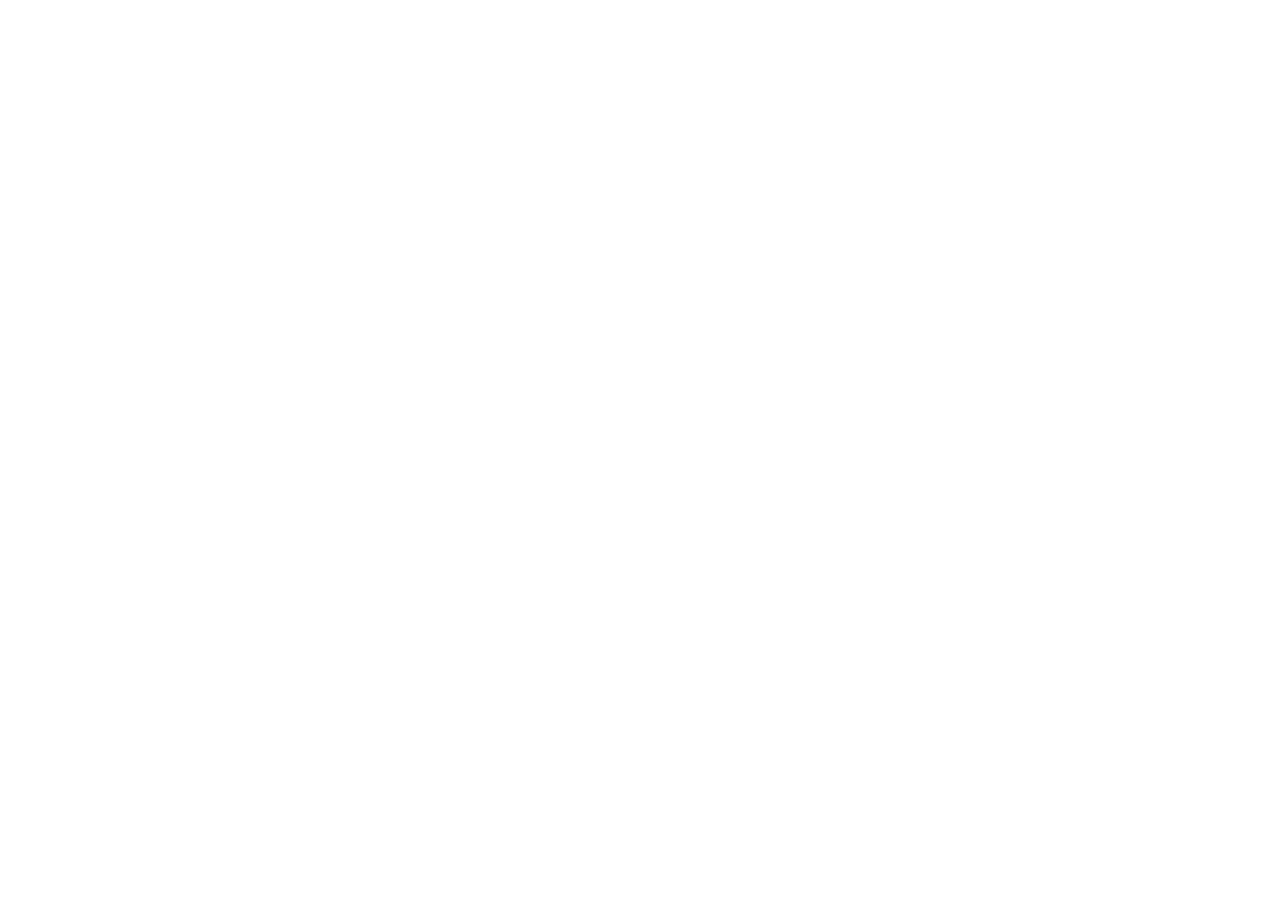
==== index.html @ 61c2ba29 "[INIT] Inicio de la prueba tecnica" ====
<!DOCTYPE html>
<html lang="en">

<head>
    <meta charset="UTF-8">
    <meta name="viewport" content="width=device-width, initial-scale=1.0">
    <title>Sufi</title>
    <link rel="stylesheet" href="style.css">
</head>

<body>


    <script src="script.js"></script>
</body>

</html>
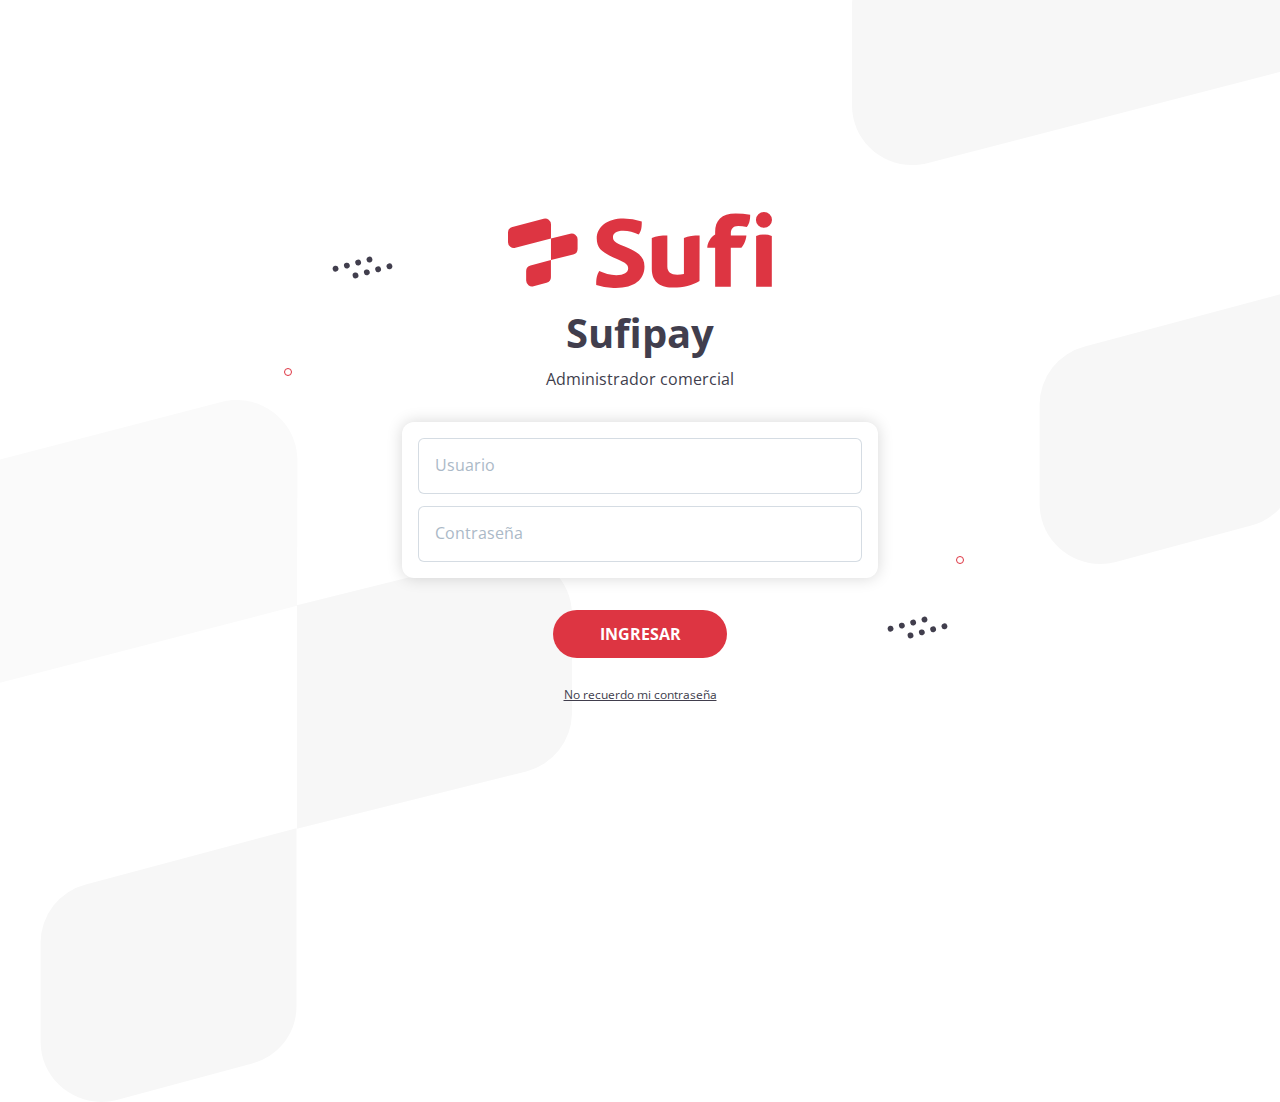
==== commit ab2e2f2f: "[FIX] Github pages" ====
--- a/index.html
+++ b/index.html
@@ -5,11 +5,42 @@
     <meta charset="UTF-8">
     <meta name="viewport" content="width=device-width, initial-scale=1.0">
     <title>Sufi</title>
+    <link rel="shortcut icon" href="./assets/login/Grupo 258.svg" type="image/x-icon">
     <link rel="stylesheet" href="style.css">
 </head>
 
 <body>
 
+    <div class="wrapper">
+        <img class="login-logo" src="./assets/login/Grupo 258.svg" alt="Logo de Sufi">
+        <h1>Sufipay</h1>
+        <h3>Administrador comercial</h3>
+        <form>
+
+            <div class="input-container">
+                <div class="input-box">
+                    <input class="input-user" type="text" placeholder="Usuario" required>
+                </div>
+
+                <div class="input-box">
+                    <input type="password" placeholder="Contraseña" required>
+                </div>
+            </div>
+
+            <input class="input-btn" type="submit" value="INGRESAR">
+
+            <div>
+                <a class="login-forgot-btn" ref="#">No recuerdo mi contraseña</a>
+            </div>
+        </form>
+
+        <img class="login-bg-1" src="./assets/login/Grupo 32966.svg" alt="Imagen de fondo">
+        <img class="login-bg-2"src="./assets/login/Grupo 32967.svg" alt="Imagen de fondo">
+        <img class="login-dots-1" src="./assets/login/Grupo 36075.svg" alt="Imagen de fondo">
+        <img class="login-dots-2" src="./assets/login/Grupo 36052.svg" alt="Imagen de fondo">
+        <img class="login-dot-1" src="./assets/login/Elipse 197.svg" alt="Imagen de fondo">
+        <img class="login-dot-2" src="./assets/login/Elipse 216.svg" alt="Imagen de fondo">
+    </div>
 
     <script src="script.js"></script>
 </body>
--- a/style.css
+++ b/style.css
@@ -0,0 +1,167 @@
+@import url("https://fonts.googleapis.com/css2?family=Open+Sans:wght@400;700&display=swap");
+
+:root {
+  /* Colors: */
+  --blue_3_-f1f6fb: #f1f6fb;
+  --green_1_-00e022: #00e022;
+  --red_1_-dd3542: #dd3542;
+  --gray_1_-8e8e8e: #8e8e8e;
+  --gray_2_-dedede: #dedede;
+  --gray_3_-cccccc-button-off: #cccccc;
+  --gray_4_registros_-f7f7f7: #f7f7f7;
+  --white_-ffffff: #ffffff;
+  --azul-plomo: #abb9c7;
+  --azul-plomo-50-: #abb9c780;
+  ---413e4d-input-color: #413e4d;
+
+  /* Font/text values */
+  --unnamed-font-family-open-sans: "Open Sans";
+  --unnamed-font-style-normal: normal;
+  --unnamed-font-weight-900: 900px;
+  --unnamed-font-weight-bold: bold;
+  --unnamed-font-weight-normal: normal;
+  --unnamed-font-size-14: 14px;
+  --unnamed-font-size-16: 16px;
+  --unnamed-font-size-22: 22px;
+  --unnamed-character-spacing-0: 0px;
+  --unnamed-line-spacing-19: 19px;
+  --unnamed-line-spacing-22: 22px;
+  --unnamed-line-spacing-27: 27px;
+}
+
+* {
+  margin: 0;
+  padding: 0;
+  box-sizing: border-box;
+  font-family: "Open Sans";
+}
+
+body {
+  display: flex;
+  justify-content: center;
+  align-items: center;
+  height: 100vh;
+  background: #ffffff;
+  overflow: hidden;
+}
+
+.wrapper {
+  width: 476px;
+  height: 476px;
+  text-align: center;
+}
+
+.wrapper .login-logo {
+  margin: 0px 0px 12px 0px;
+}
+
+.wrapper h1 {
+  font: var(--unnamed-font-style-normal) normal var(--unnamed-font-weight-bold)
+    40px/55px var(--unnamed-font-family-open-sans);
+  letter-spacing: var(--unnamed-character-spacing-0);
+  color: var(---413e4d-input-color);
+  text-align: center;
+  margin: 0px 0px 8px 0px;
+}
+
+.wrapper h3 {
+  font: var(--unnamed-font-style-normal) normal
+    var(--unnamed-font-weight-normal) var(--unnamed-font-size-16) /
+    var(--unnamed-line-spacing-22) var(--unnamed-font-family-open-sans);
+  letter-spacing: var(--unnamed-character-spacing-0);
+  color: var(---413e4d-input-color);
+  text-align: center;
+  letter-spacing: 0px;
+}
+
+.input-container {
+  background: #ffffff;
+  margin: 32px 0;
+  padding: 16px;
+  border-radius: 12px;
+  box-shadow: 0px 0px 16px #00000029;
+}
+
+.input-box input {
+  width: 100%;
+  height: 56px;
+  background: var(--white_-ffffff) 0% 0% no-repeat padding-box;
+  border: 1px solid var(--azul-plomo-50-);
+  border-radius: 6px;
+  padding: 16px;
+}
+
+.input-box .input-user {
+  margin: 0px 0px 12px 0px;
+}
+
+.input-box input::placeholder {
+  font: var(--unnamed-font-style-normal) normal
+    var(--unnamed-font-weight-normal) var(--unnamed-font-size-16) /
+    var(--unnamed-line-spacing-22) var(--unnamed-font-family-open-sans);
+  letter-spacing: var(--unnamed-character-spacing-0);
+  color: var(--azul-plomo);
+}
+
+.wrapper .input-btn {
+  width: 174px;
+  height: 48px;
+  background: var(--red_1_-dd3542) 0% 0% no-repeat padding-box;
+  background: #dd3542 0% 0% no-repeat padding-box;
+  border-radius: 24px;
+  font: var(--unnamed-font-style-normal) normal var(--unnamed-font-weight-bold)
+    var(--unnamed-font-size-16) / var(--unnamed-line-spacing-22)
+    var(--unnamed-font-family-open-sans);
+  letter-spacing: var(--unnamed-character-spacing-0);
+  color: var(--white_-ffffff);
+  text-align: center;
+  border: none;
+  margin: 0px 0px 24px 0px;
+}
+
+.wrapper .login-forgot-btn {
+  font: var(--unnamed-font-style-normal) normal
+    var(--unnamed-font-weight-normal) 12px/17px
+    var(--unnamed-font-family-open-sans);
+  letter-spacing: var(--unnamed-character-spacing-0);
+  color: var(---413e4d-input-color);
+  text-align: center;
+  text-decoration: underline;
+}
+
+.login-bg-1 {
+  position: absolute;
+  top: -138px;
+  left: 852px;
+}
+
+.login-bg-2 {
+  position: absolute;
+  top: 400px;
+  left: -147px;
+  z-index: -1;
+}
+
+.login-dot-1 {
+  position: absolute;
+  top: 368px;
+  left: 284px;
+}
+
+.login-dot-2 {
+  position: absolute;
+  top: 556px;
+  left: 956px;
+}
+
+.login-dots-1 {
+  position: absolute;
+  top: 616px;
+  left: 887px;
+}
+
+.login-dots-2 {
+  position: absolute;
+  top: 256px;
+  left: 332px;
+}
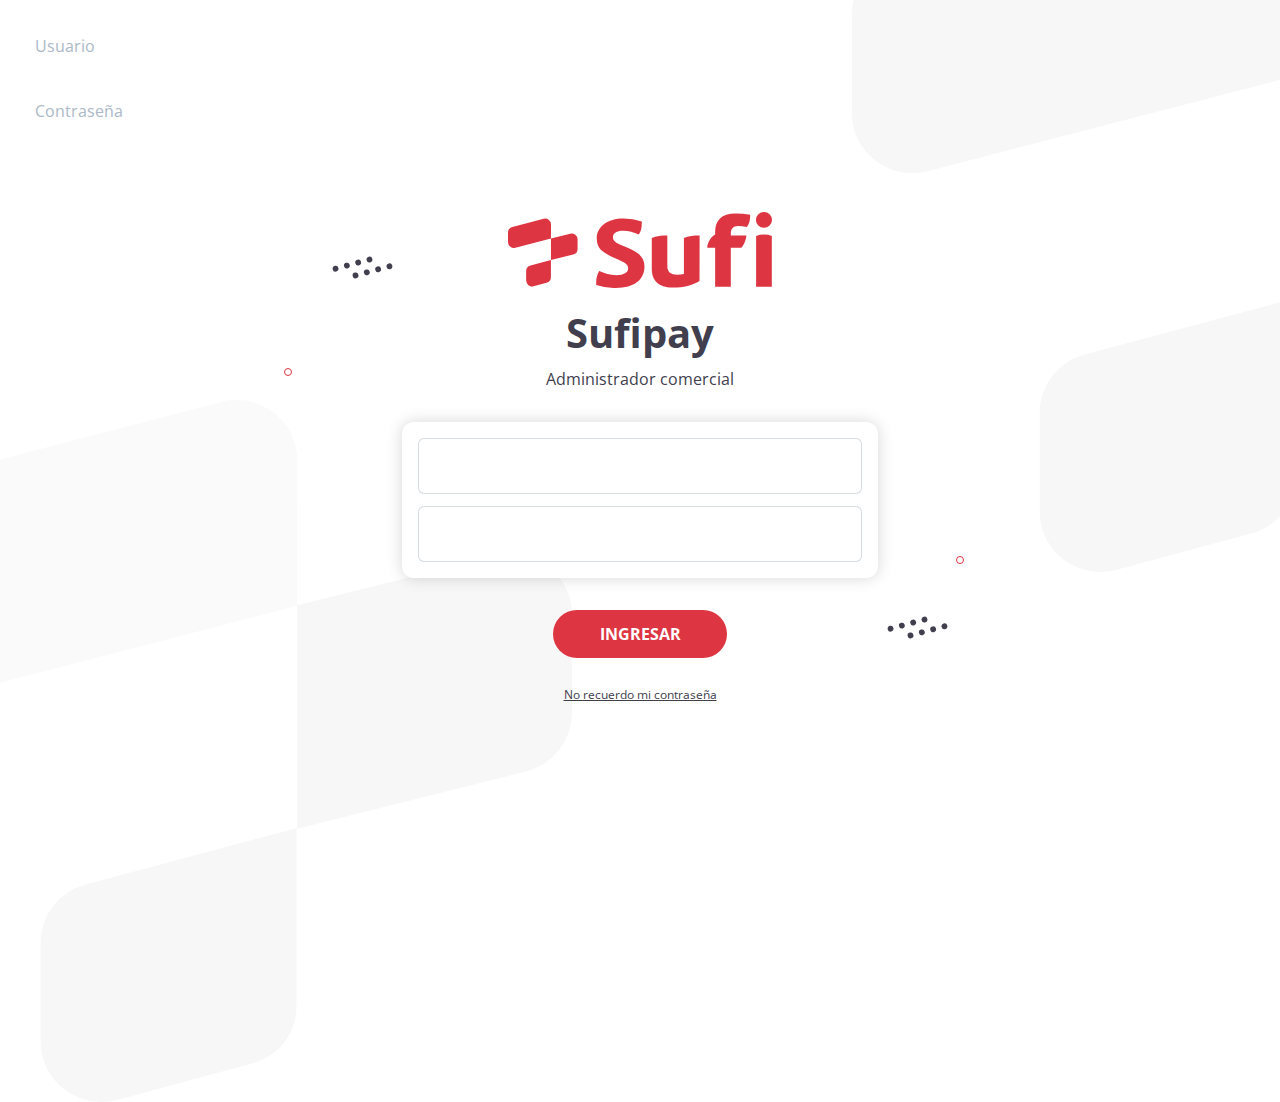
==== commit 1d657403: "[ADD] Todas las animaciones del login" ====
--- a/index.html
+++ b/index.html
@@ -7,23 +7,34 @@
     <title>Sufi</title>
     <link rel="shortcut icon" href="./assets/login/Grupo 258.svg" type="image/x-icon">
     <link rel="stylesheet" href="style.css">
+    <link rel="stylesheet" href="https://cdnjs.cloudflare.com/ajax/libs/animate.css/4.1.1/animate.min.css" />
 </head>
 
 <body>
 
     <div class="wrapper">
-        <img class="login-logo" src="./assets/login/Grupo 258.svg" alt="Logo de Sufi">
-        <h1>Sufipay</h1>
-        <h3>Administrador comercial</h3>
-        <form>
+
+        <div class="animate__animated animate__fadeInDown">
+            <img class="login-logo" src="./assets/login/Grupo 258.svg" alt="Logo de Sufi">
+            <h1>Sufipay</h1>
+            <h3>Administrador comercial</h3>
+        </div>
+
+        <form class="animate__animated animate__fadeInUp">
 
             <div class="input-container">
                 <div class="input-box">
-                    <input class="input-user" type="text" placeholder="Usuario" required>
+                    <input class="input-user" type="text" required>
+                    <label class="lbl-nombre">
+                        <span class="text-nomb">Usuario</span>
+                    </label>
                 </div>
 
                 <div class="input-box">
-                    <input type="password" placeholder="Contraseña" required>
+                    <input type="password" required>
+                    <label class="lbl-pass">
+                        <span class="text-pass">Contraseña</span>
+                    </label>
                 </div>
             </div>
 
@@ -34,12 +45,18 @@
             </div>
         </form>
 
-        <img class="login-bg-1" src="./assets/login/Grupo 32966.svg" alt="Imagen de fondo">
-        <img class="login-bg-2"src="./assets/login/Grupo 32967.svg" alt="Imagen de fondo">
-        <img class="login-dots-1" src="./assets/login/Grupo 36075.svg" alt="Imagen de fondo">
-        <img class="login-dots-2" src="./assets/login/Grupo 36052.svg" alt="Imagen de fondo">
-        <img class="login-dot-1" src="./assets/login/Elipse 197.svg" alt="Imagen de fondo">
-        <img class="login-dot-2" src="./assets/login/Elipse 216.svg" alt="Imagen de fondo">
+        <img class="login-bg-1 animate__animated animate__fadeInRight animate__delay-1s"
+            src="./assets/login/Grupo 32966.svg" alt="Imagen de fondo">
+        <img class="login-bg-2 animate__animated animate__fadeInLeft animate__delay-1s"
+            src="./assets/login/Grupo 32967.svg" alt="Imagen de fondo">
+        <img class="login-dots-1 animate__animated animate__fadeInLeft animate__delay-1s"
+            src="./assets/login/Grupo 36075.svg" alt="Imagen de fondo">
+        <img class="login-dots-2 animate__animated animate__fadeInRight animate__delay-1s"
+            src="./assets/login/Grupo 36052.svg" alt="Imagen de fondo">
+        <img class="login-dot-1 animate__animated animate__fadeInRight animate__delay-1s"
+            src="./assets/login/Elipse 197.svg" alt="Imagen de fondo">
+        <img class="login-dot-2 animate__animated animate__fadeInLeft animate__delay-1s"
+            src="./assets/login/Elipse 216.svg" alt="Imagen de fondo">
     </div>
 
     <script src="script.js"></script>
--- a/style.css
+++ b/style.css
@@ -33,7 +33,7 @@
   margin: 0;
   padding: 0;
   box-sizing: border-box;
-  font-family: "Open Sans";
+  font-family: "Open Sans", sans-serif;
 }
 
 body {
@@ -41,6 +41,7 @@
   justify-content: center;
   align-items: center;
   height: 100vh;
+  width: 100vw;
   background: #ffffff;
   overflow: hidden;
 }
@@ -88,19 +89,16 @@
   background: var(--white_-ffffff) 0% 0% no-repeat padding-box;
   border: 1px solid var(--azul-plomo-50-);
   border-radius: 6px;
-  padding: 16px;
+  padding: 30px 16px 16px 16px;
+  font: var(--unnamed-font-style-normal) normal
+    var(--unnamed-font-weight-normal) var(--unnamed-font-size-16) /
+    var(--unnamed-line-spacing-22) var(--unnamed-font-family-open-sans);
+  letter-spacing: var(--unnamed-character-spacing-0);
+  color: var(---413e4d-input-color);
 }
 
 .input-box .input-user {
   margin: 0px 0px 12px 0px;
-}
-
-.input-box input::placeholder {
-  font: var(--unnamed-font-style-normal) normal
-    var(--unnamed-font-weight-normal) var(--unnamed-font-size-16) /
-    var(--unnamed-line-spacing-22) var(--unnamed-font-family-open-sans);
-  letter-spacing: var(--unnamed-character-spacing-0);
-  color: var(--azul-plomo);
 }
 
 .wrapper .input-btn {
@@ -131,37 +129,74 @@
 
 .login-bg-1 {
   position: absolute;
-  top: -138px;
-  left: 852px;
+  top: -8.125rem;
+  left: 53.25rem;
+  overflow: hidden;
 }
 
 .login-bg-2 {
   position: absolute;
-  top: 400px;
-  left: -147px;
+  top: 25rem;
+  left: -9.188rem;
   z-index: -1;
 }
 
 .login-dot-1 {
   position: absolute;
-  top: 368px;
-  left: 284px;
+  top: 23rem;
+  left: 17.75rem;
 }
 
 .login-dot-2 {
   position: absolute;
-  top: 556px;
-  left: 956px;
+  top: 34.75rem;
+  left: 59.75rem;
 }
 
 .login-dots-1 {
   position: absolute;
-  top: 616px;
-  left: 887px;
+  top: 38.5rem;
+  left: 55.438rem;
 }
 
 .login-dots-2 {
   position: absolute;
-  top: 256px;
-  left: 332px;
-}
+  top: 16rem;
+  left: 20.75rem;
+}
+
+.input-box .lbl-nombre {
+  position: absolute;
+  top: 2.188rem;
+  left: 2.188rem;
+  pointer-events: none;
+}
+
+.input-box .lbl-pass {
+  position: absolute;
+  top: 6.25rem;
+  left: 2.188rem;
+  pointer-events: none;
+}
+
+.text-nomb,
+.text-pass {
+  font: var(--unnamed-font-style-normal) normal
+    var(--unnamed-font-weight-normal) var(--unnamed-font-size-16) /
+    var(--unnamed-line-spacing-22) var(--unnamed-font-family-open-sans);
+  letter-spacing: var(--unnamed-character-spacing-0);
+  color: var(--azul-plomo);
+  position: absolute;
+  transition: all 0.3s ease;
+}
+
+.input-box input:focus + .lbl-nombre .text-nomb,
+.input-box input:valid + .lbl-nombre .text-nomb,
+.input-box input:focus + .lbl-pass .text-pass,
+.input-box input:valid + .lbl-pass .text-pass {
+  transform: translateY(-60%);
+  font: var(--unnamed-font-style-normal) normal
+    var(--unnamed-font-weight-normal) 12px / var(--unnamed-line-spacing-22)
+    var(--unnamed-font-family-open-sans);
+  letter-spacing: var(--unnamed-character-spacing-0);
+}
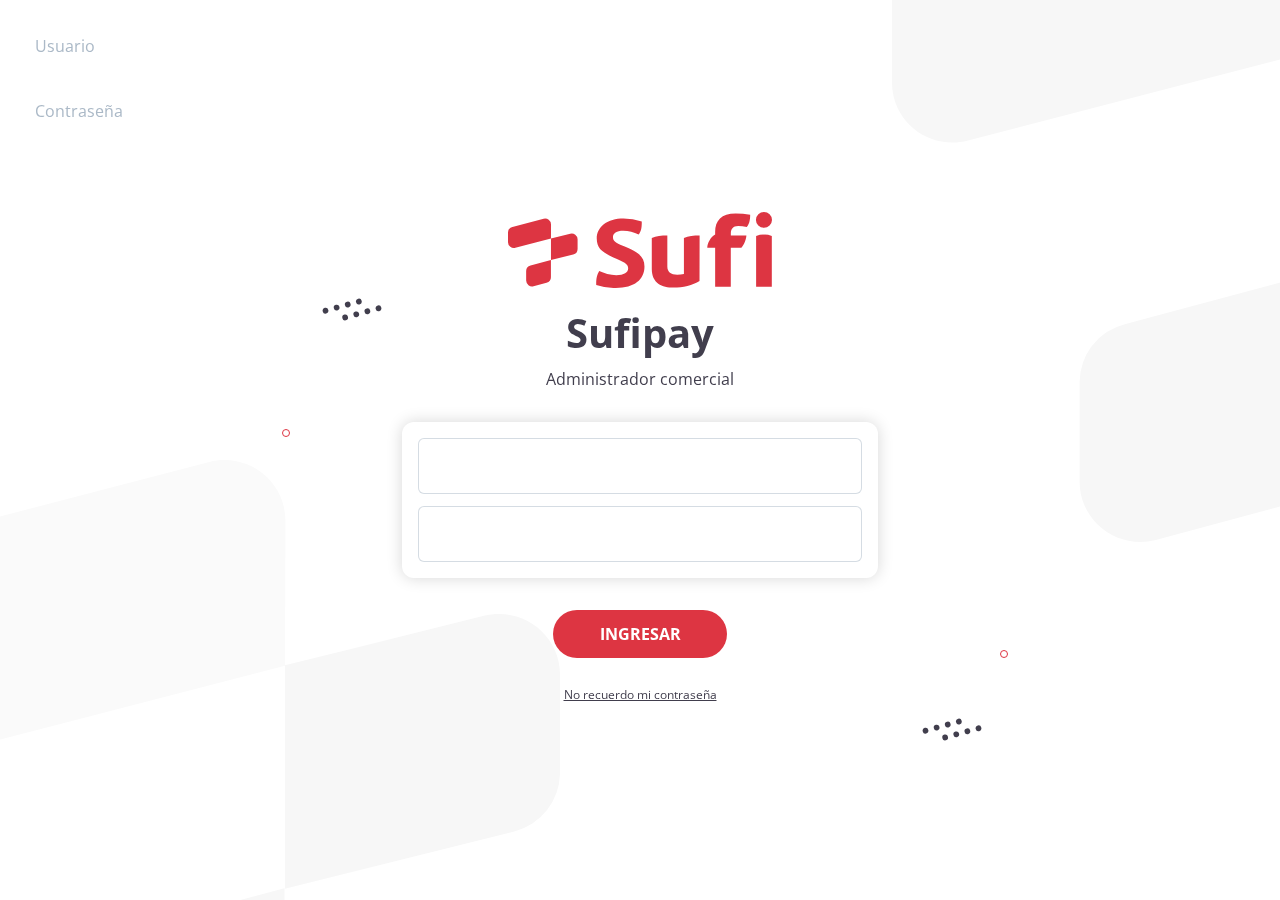
==== commit 1b39ce25: "[UPDATE] Background responsive" ====
--- a/index.html
+++ b/index.html
@@ -14,13 +14,13 @@
 
     <div class="wrapper">
 
-        <div class="animate__animated animate__fadeInDown">
+        <div class="animate__animated animate__fadeInDown animate__fast">
             <img class="login-logo" src="./assets/login/Grupo 258.svg" alt="Logo de Sufi">
             <h1>Sufipay</h1>
             <h3>Administrador comercial</h3>
         </div>
 
-        <form class="animate__animated animate__fadeInUp">
+        <form class="animate__animated animate__fadeInUp animate__fast">
 
             <div class="input-container">
                 <div class="input-box">
@@ -45,18 +45,21 @@
             </div>
         </form>
 
-        <img class="login-bg-1 animate__animated animate__fadeInRight animate__delay-1s"
-            src="./assets/login/Grupo 32966.svg" alt="Imagen de fondo">
-        <img class="login-bg-2 animate__animated animate__fadeInLeft animate__delay-1s"
-            src="./assets/login/Grupo 32967.svg" alt="Imagen de fondo">
-        <img class="login-dots-1 animate__animated animate__fadeInLeft animate__delay-1s"
-            src="./assets/login/Grupo 36075.svg" alt="Imagen de fondo">
-        <img class="login-dots-2 animate__animated animate__fadeInRight animate__delay-1s"
-            src="./assets/login/Grupo 36052.svg" alt="Imagen de fondo">
-        <img class="login-dot-1 animate__animated animate__fadeInRight animate__delay-1s"
-            src="./assets/login/Elipse 197.svg" alt="Imagen de fondo">
-        <img class="login-dot-2 animate__animated animate__fadeInLeft animate__delay-1s"
-            src="./assets/login/Elipse 216.svg" alt="Imagen de fondo">
+        <div class="images-container">
+            <img class="images login-bg-right animate__animated animate__fadeInRight animate__faster animate__delay-1s"
+                src="./assets/login/Grupo 32966.svg" alt="Imagen de fondo">
+            <img class="images login-bg-left animate__animated animate__fadeInLeft animate__faster animate__delay-1s"
+                src="./assets/login/Grupo 32967.svg" alt="Imagen de fondo">
+            <img class="images login-dots-right animate__animated animate__fadeInLeft animate__faster animate__delay-1s"
+                src="./assets/login/Grupo 36075.svg" alt="Imagen de fondo">
+            <img class="images login-dots-left animate__animated animate__fadeInRight animate__faster animate__delay-1s"
+                src="./assets/login/Grupo 36052.svg" alt="Imagen de fondo">
+            <img class="images login-dot-left animate__animated animate__fadeInRight animate__faster animate__delay-1s"
+                src="./assets/login/Elipse 197.svg" alt="Imagen de fondo">
+            <img class="images login-dot-right animate__animated animate__fadeInLeft animate__faster animate__delay-1s"
+                src="./assets/login/Elipse 216.svg" alt="Imagen de fondo">
+        </div>
+
     </div>
 
     <script src="script.js"></script>
--- a/style.css
+++ b/style.css
@@ -127,42 +127,45 @@
   text-decoration: underline;
 }
 
-.login-bg-1 {
-  position: absolute;
-  top: -8.125rem;
-  left: 53.25rem;
-  overflow: hidden;
-}
-
-.login-bg-2 {
-  position: absolute;
-  top: 25rem;
-  left: -9.188rem;
+.images {
+  display: flex;
+  position: fixed;
+  overflow: hidden;
+}
+
+.login-bg-right {
+  top: -17.87vh;
+  left: 69.7vw;
+  background-position: top right;
+  overflow: hidden;
+}
+
+.login-bg-left {
+  top: 51.08vh;
+  left: -12.45vw;
+  background-position: bottom left;
   z-index: -1;
-}
-
-.login-dot-1 {
-  position: absolute;
-  top: 23rem;
-  left: 17.75rem;
-}
-
-.login-dot-2 {
-  position: absolute;
-  top: 34.75rem;
-  left: 59.75rem;
-}
-
-.login-dots-1 {
-  position: absolute;
-  top: 38.5rem;
-  left: 55.438rem;
-}
-
-.login-dots-2 {
-  position: absolute;
-  top: 16rem;
-  left: 20.75rem;
+  overflow: hidden;
+}
+
+.login-dot-left {
+  top: 47.66vh;
+  left: 22.06vw;
+}
+
+.login-dot-right {
+  top: 72.22vh;
+  left: 78.12vw;
+}
+
+.login-dots-left {
+  top: 33.16vh;
+  left: 25.13vw;
+}
+
+.login-dots-right {
+  top: 79.79vh;
+  left: 72vw;
 }
 
 .input-box .lbl-nombre {
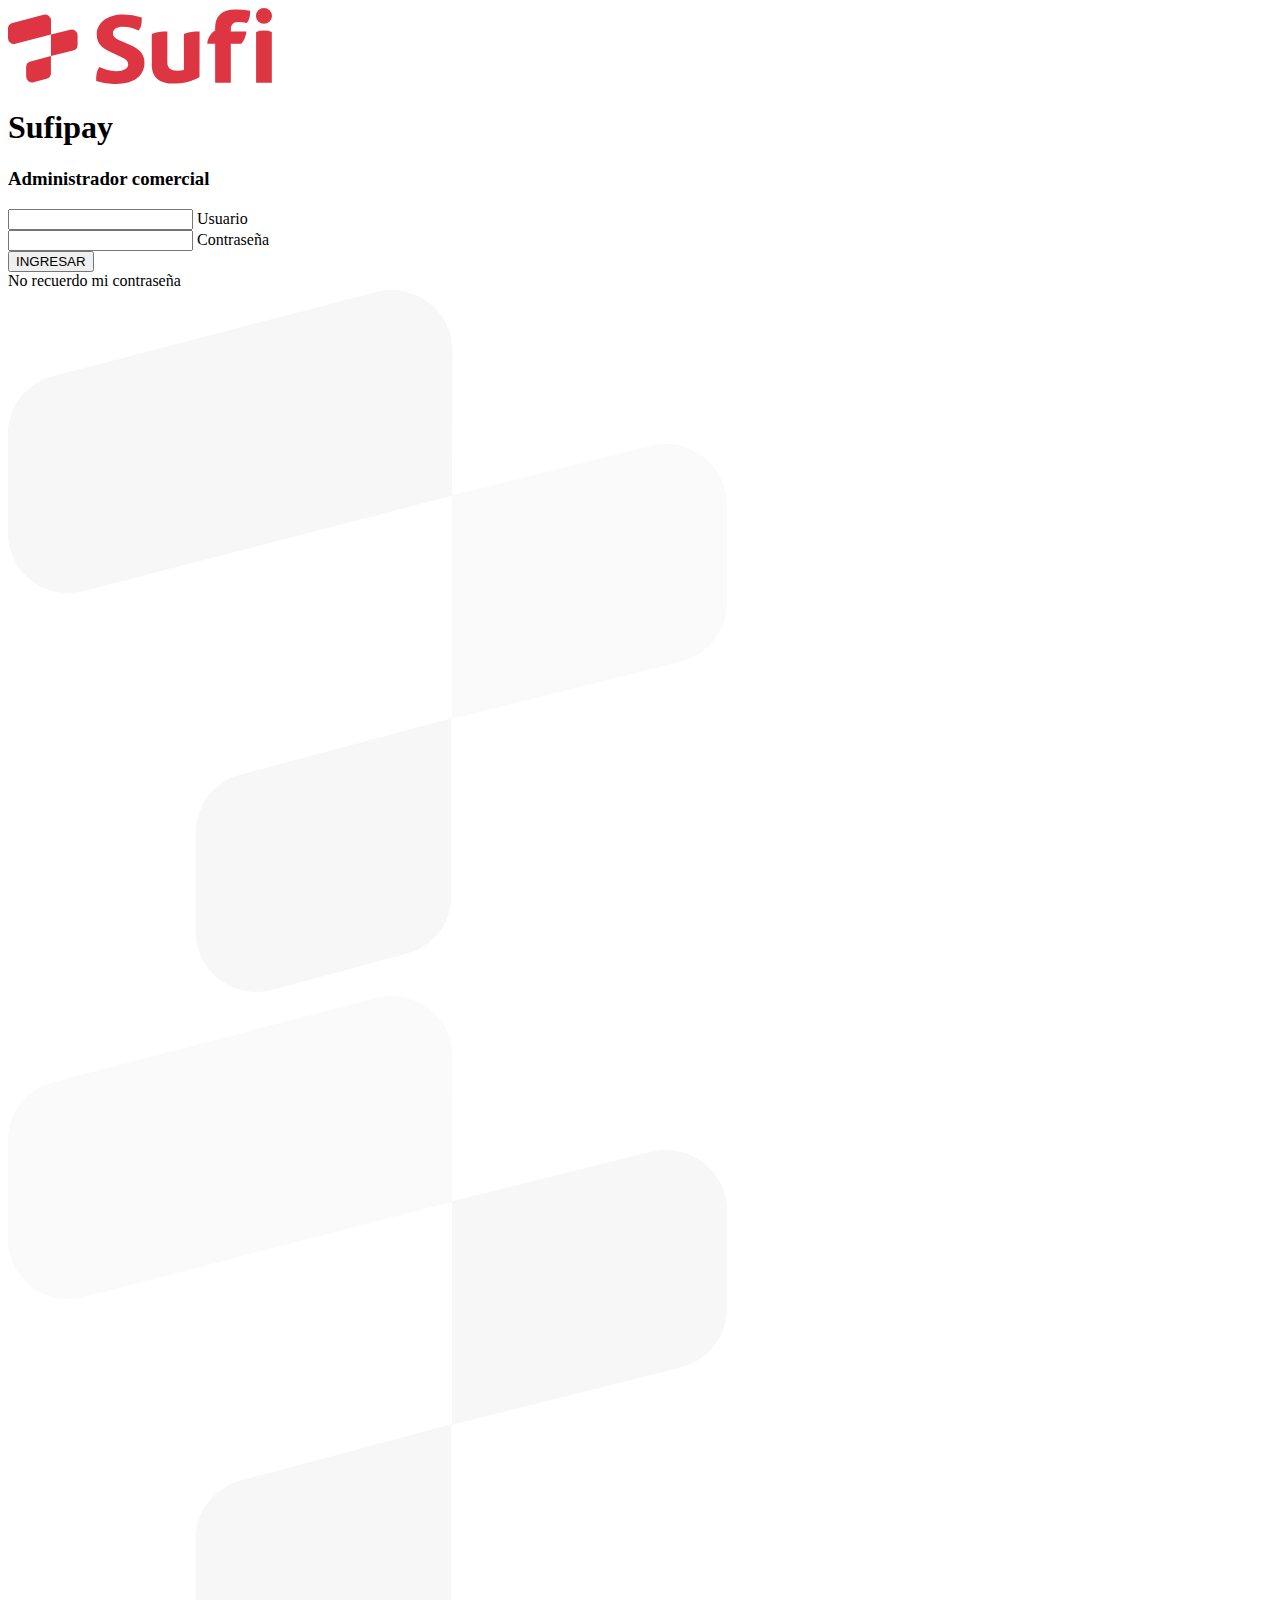
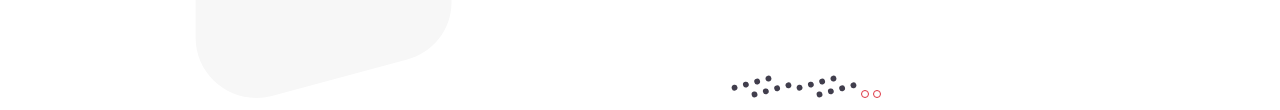
==== commit 5ac14c74: "[UPDATE] Nueva organizacion de carpetas" ====
--- a/index.html
+++ b/index.html
@@ -6,13 +6,13 @@
     <meta name="viewport" content="width=device-width, initial-scale=1.0">
     <title>Sufi</title>
     <link rel="shortcut icon" href="./assets/login/Grupo 258.svg" type="image/x-icon">
-    <link rel="stylesheet" href="style.css">
+    <link rel="stylesheet" href="./css/login.css">
     <link rel="stylesheet" href="https://cdnjs.cloudflare.com/ajax/libs/animate.css/4.1.1/animate.min.css" />
 </head>
 
 <body>
 
-    <div class="wrapper">
+    <main class="wrapper">
 
         <div class="animate__animated animate__fadeInDown animate__fast">
             <img class="login-logo" src="./assets/login/Grupo 258.svg" alt="Logo de Sufi">
@@ -20,21 +20,19 @@
             <h3>Administrador comercial</h3>
         </div>
 
-        <form class="animate__animated animate__fadeInUp animate__fast">
+        <form id="form" class="animate__animated animate__fadeInUp animate__fast" action="./table.html">
 
             <div class="input-container">
                 <div class="input-box">
-                    <input class="input-user" type="text" required>
-                    <label class="lbl-nombre">
-                        <span class="text-nomb">Usuario</span>
-                    </label>
+                    <input id="username" name="username" class="input-user" type="text" required>
+                    <label for="username" class="lbl-nombre">Usuario</label>
+                    <div class="error"></div>
                 </div>
 
                 <div class="input-box">
-                    <input type="password" required>
-                    <label class="lbl-pass">
-                        <span class="text-pass">Contraseña</span>
-                    </label>
+                    <input id="password" name="password" type="password" required>
+                    <label for="password" class="lbl-pass">Contraseña</label>
+                    <div class="error"></div>
                 </div>
             </div>
 
@@ -60,9 +58,9 @@
                 src="./assets/login/Elipse 216.svg" alt="Imagen de fondo">
         </div>
 
-    </div>
+    </main>
 
-    <script src="script.js"></script>
+    <script src="./js/login.js"></script>
 </body>
 
 </html>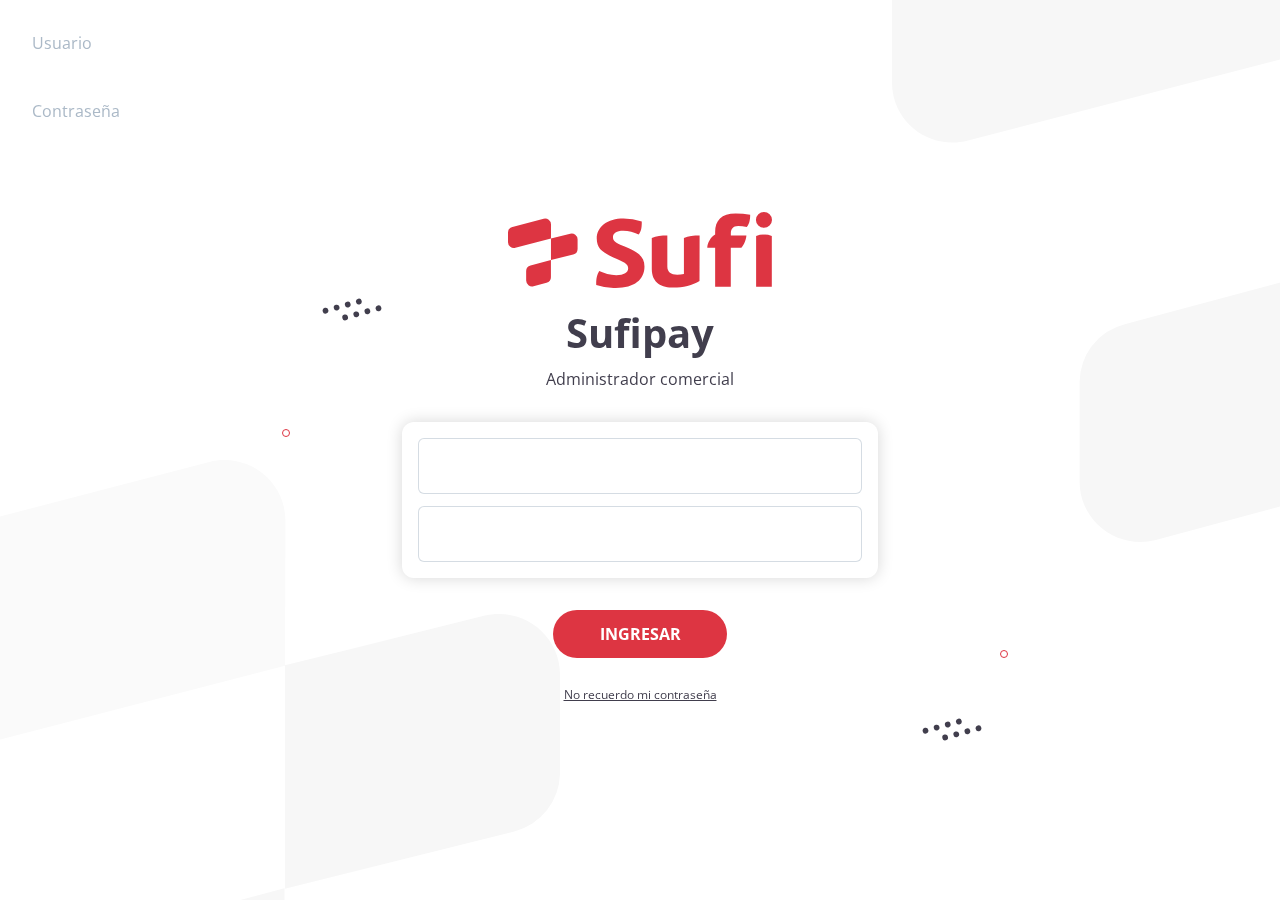
==== commit 01d3cda8: "[ADD] Validaciones del login" ====
--- a/index.html
+++ b/index.html
@@ -20,19 +20,18 @@
             <h3>Administrador comercial</h3>
         </div>
 
-        <form id="form" class="animate__animated animate__fadeInUp animate__fast" action="./table.html">
+        <form id="form" class="animate__animated animate__fadeInUp animate__fast" onsubmit="return validateForm()"
+            action="./table.html">
 
             <div class="input-container">
                 <div class="input-box">
-                    <input id="username" name="username" class="input-user" type="text" required>
-                    <label for="username" class="lbl-nombre">Usuario</label>
-                    <div class="error"></div>
+                    <input id="input-username" name="username" class="input-user" type="text">
+                    <label id="lbl-nombre" for="username" class="lbl-nombre">Usuario</label>
                 </div>
 
                 <div class="input-box">
-                    <input id="password" name="password" type="password" required>
-                    <label for="password" class="lbl-pass">Contraseña</label>
-                    <div class="error"></div>
+                    <input id="password" name="password" type="password">
+                    <label id="lbl-pass" for="password" class="lbl-pass">Contraseña</label>
                 </div>
             </div>
 
--- a/css/login.css
+++ b/css/login.css
@@ -0,0 +1,208 @@
+@import url("https://fonts.googleapis.com/css2?family=Open+Sans:wght@400;700&display=swap");
+
+:root {
+  /* Colors: */
+  --blue_3_-f1f6fb: #f1f6fb;
+  --green_1_-00e022: #00e022;
+  --red_1_-dd3542: #dd3542;
+  --gray_1_-8e8e8e: #8e8e8e;
+  --gray_2_-dedede: #dedede;
+  --gray_3_-cccccc-button-off: #cccccc;
+  --gray_4_registros_-f7f7f7: #f7f7f7;
+  --white_-ffffff: #ffffff;
+  --azul-plomo: #abb9c7;
+  --azul-plomo-50-: #abb9c780;
+  ---413e4d-input-color: #413e4d;
+
+  /* Font/text values */
+  --unnamed-font-family-open-sans: "Open Sans";
+  --unnamed-font-style-normal: normal;
+  --unnamed-font-weight-900: 900px;
+  --unnamed-font-weight-bold: bold;
+  --unnamed-font-weight-normal: normal;
+  --unnamed-font-size-14: 14px;
+  --unnamed-font-size-16: 16px;
+  --unnamed-font-size-22: 22px;
+  --unnamed-character-spacing-0: 0px;
+  --unnamed-line-spacing-19: 19px;
+  --unnamed-line-spacing-22: 22px;
+  --unnamed-line-spacing-27: 27px;
+}
+
+* {
+  margin: 0;
+  padding: 0;
+  box-sizing: border-box;
+  font-family: "Open Sans", sans-serif;
+}
+
+body {
+  display: flex;
+  justify-content: center;
+  align-items: center;
+  height: 100vh;
+  width: 100vw;
+  background: #ffffff;
+  overflow: hidden;
+}
+
+.wrapper {
+  width: 476px;
+  height: 476px;
+  text-align: center;
+}
+
+.wrapper .login-logo {
+  margin: 0px 0px 12px 0px;
+}
+
+.wrapper h1 {
+  font: var(--unnamed-font-style-normal) normal var(--unnamed-font-weight-bold)
+    40px/55px var(--unnamed-font-family-open-sans);
+  letter-spacing: var(--unnamed-character-spacing-0);
+  color: var(---413e4d-input-color);
+  text-align: center;
+  margin: 0px 0px 8px 0px;
+}
+
+.wrapper h3 {
+  font: var(--unnamed-font-style-normal) normal
+    var(--unnamed-font-weight-normal) var(--unnamed-font-size-16) /
+    var(--unnamed-line-spacing-22) var(--unnamed-font-family-open-sans);
+  letter-spacing: var(--unnamed-character-spacing-0);
+  color: var(---413e4d-input-color);
+  text-align: center;
+  letter-spacing: 0px;
+}
+
+.input-container {
+  background: #ffffff;
+  margin: 32px 0;
+  padding: 16px;
+  border-radius: 12px;
+  box-shadow: 0px 0px 16px #00000029;
+}
+
+.input-box input {
+  width: 100%;
+  height: 56px;
+  background: var(--white_-ffffff) 0% 0% no-repeat padding-box;
+  border: 1px solid var(--azul-plomo-50-);
+  border-radius: 6px;
+  padding: 30px 16px 16px 16px;
+  font: var(--unnamed-font-style-normal) normal
+    var(--unnamed-font-weight-normal) var(--unnamed-font-size-16) /
+    var(--unnamed-line-spacing-22) var(--unnamed-font-family-open-sans);
+  letter-spacing: var(--unnamed-character-spacing-0);
+  color: var(---413e4d-input-color);
+}
+
+.input-box .input-user {
+  margin: 0px 0px 12px 0px;
+}
+
+.wrapper .input-btn {
+  width: 174px;
+  height: 48px;
+  background: var(--red_1_-dd3542) 0% 0% no-repeat padding-box;
+  background: #dd3542 0% 0% no-repeat padding-box;
+  border-radius: 24px;
+  font: var(--unnamed-font-style-normal) normal var(--unnamed-font-weight-bold)
+    var(--unnamed-font-size-16) / var(--unnamed-line-spacing-22)
+    var(--unnamed-font-family-open-sans);
+  letter-spacing: var(--unnamed-character-spacing-0);
+  color: var(--white_-ffffff);
+  text-align: center;
+  border: none;
+  margin: 0px 0px 24px 0px;
+}
+
+.wrapper .login-forgot-btn {
+  font: var(--unnamed-font-style-normal) normal
+    var(--unnamed-font-weight-normal) 12px/17px
+    var(--unnamed-font-family-open-sans);
+  letter-spacing: var(--unnamed-character-spacing-0);
+  color: var(---413e4d-input-color);
+  text-align: center;
+  text-decoration: underline;
+}
+
+.images {
+  display: flex;
+  position: fixed;
+  overflow: hidden;
+}
+
+.login-bg-right {
+  top: -17.87vh;
+  left: 69.7vw;
+  background-position: top right;
+  overflow: hidden;
+}
+
+.login-bg-left {
+  top: 51.08vh;
+  left: -12.45vw;
+  background-position: bottom left;
+  z-index: -1;
+  overflow: hidden;
+}
+
+.login-dot-left {
+  top: 47.66vh;
+  left: 22.06vw;
+}
+
+.login-dot-right {
+  top: 72.22vh;
+  left: 78.12vw;
+}
+
+.login-dots-left {
+  top: 33.16vh;
+  left: 25.13vw;
+}
+
+.login-dots-right {
+  top: 79.79vh;
+  left: 72vw;
+}
+
+.input-box .lbl-nombre {
+  top: 2rem;
+  left: 2rem;
+}
+
+.input-box .lbl-pass {
+  top: 6.25rem;
+  left: 2rem;
+}
+
+.lbl-nombre,
+.lbl-pass {
+  font: var(--unnamed-font-style-normal) normal
+    var(--unnamed-font-weight-normal) var(--unnamed-font-size-16) /
+    var(--unnamed-line-spacing-22) var(--unnamed-font-family-open-sans);
+  letter-spacing: var(--unnamed-character-spacing-0);
+  color: var(--azul-plomo);
+  position: absolute;
+  transition: all 0.3s ease;
+  pointer-events: none;
+}
+
+.lbl-focus {
+  transform: translateY(-60%);
+  font: var(--unnamed-font-style-normal) normal
+    var(--unnamed-font-weight-normal) 12px / var(--unnamed-line-spacing-22)
+    var(--unnamed-font-family-open-sans);
+  letter-spacing: var(--unnamed-character-spacing-0);
+}
+
+.input-box input:focus {
+  outline: 0;
+}
+
+.error {
+  border: 1px solid red;
+  color: red;
+}